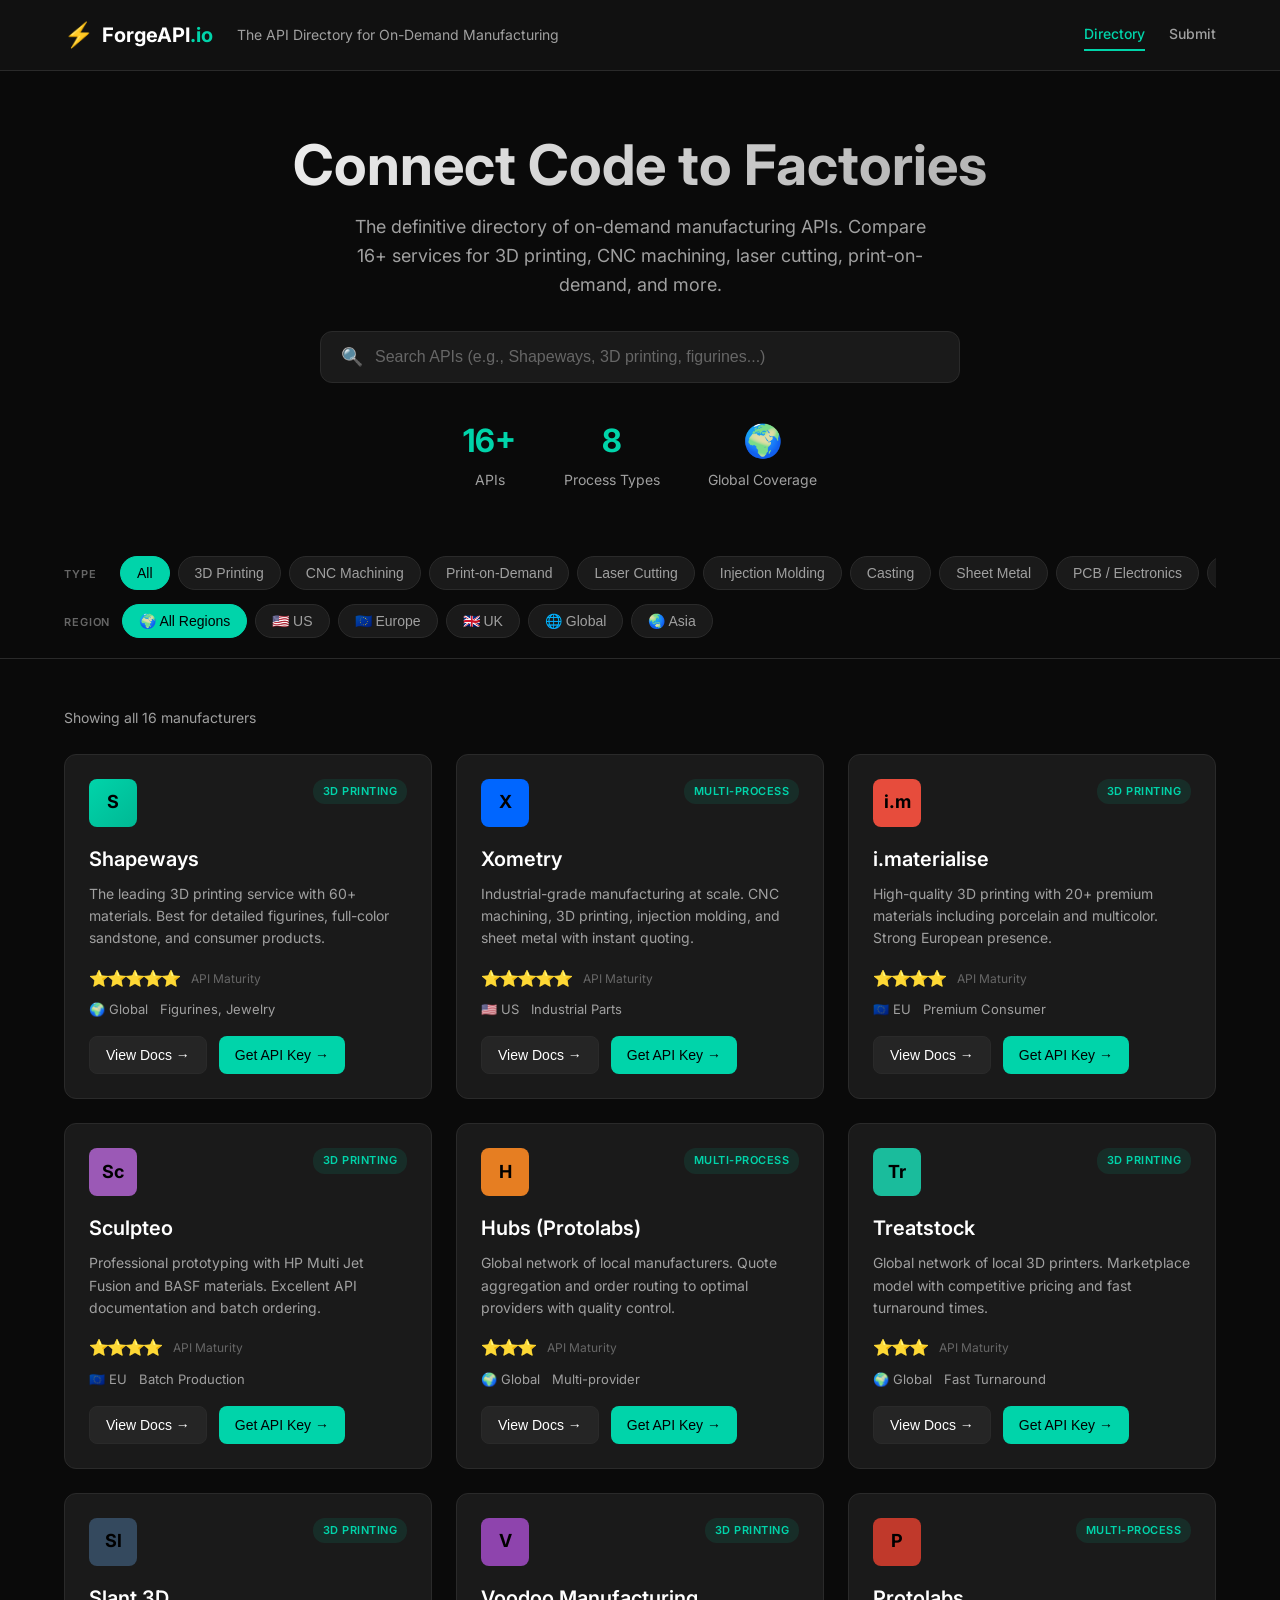
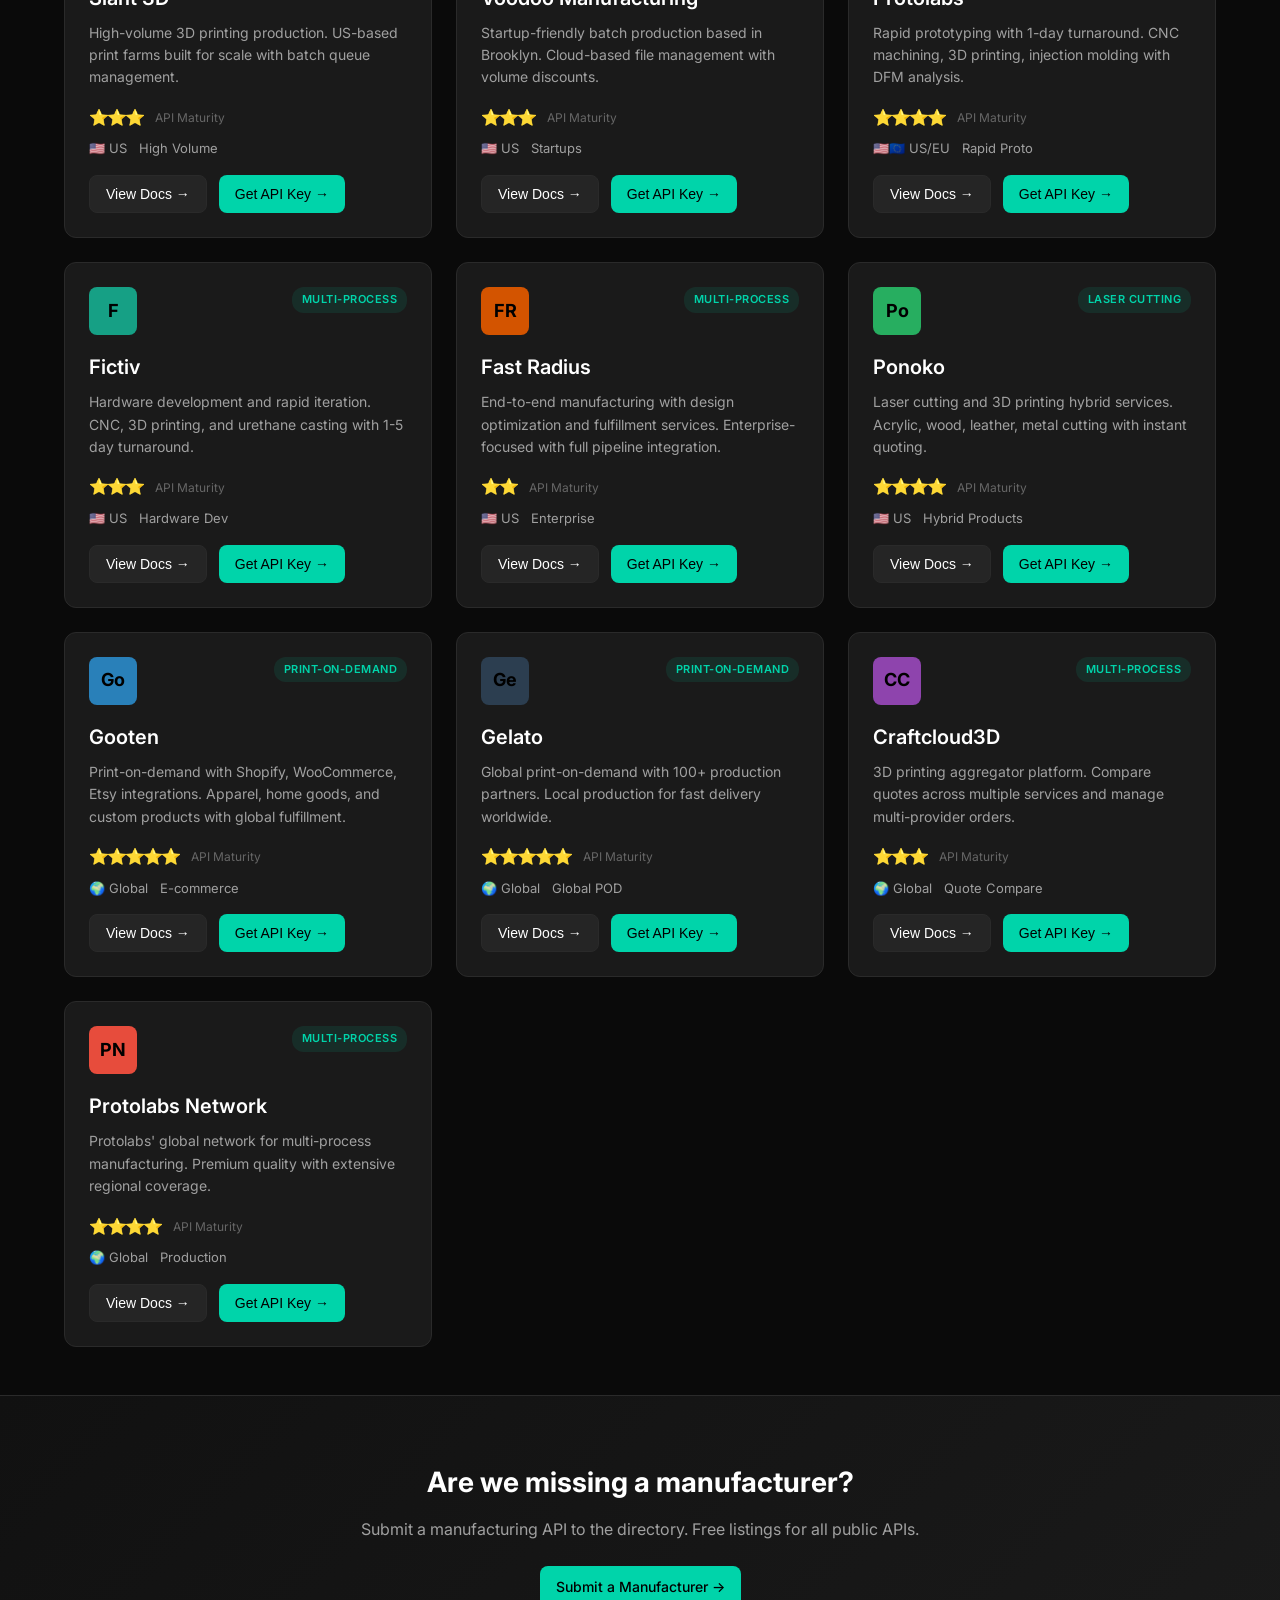
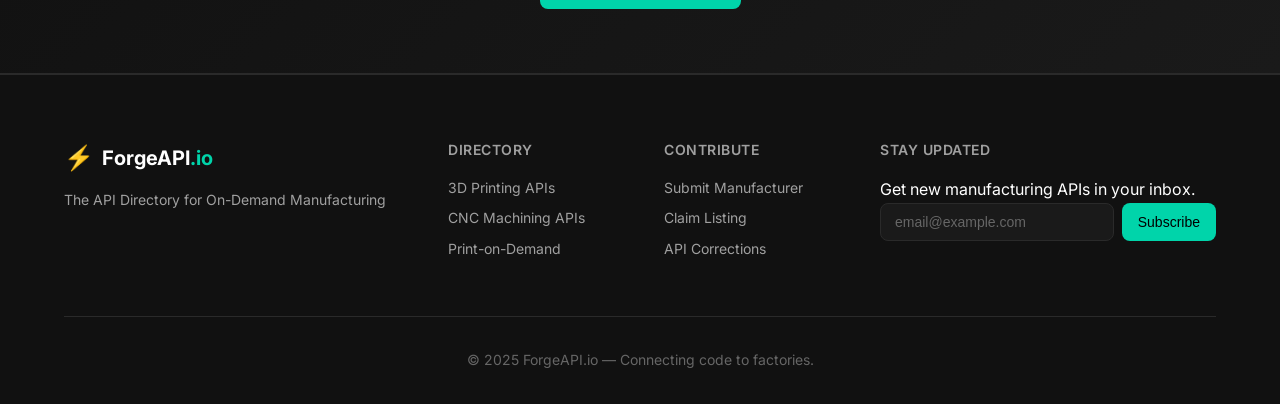
==== index.html @ 5641f490 "Fix broken API links: treatstock, protolabs, fictiv, fastradius, gooten, gelato" ====
<!DOCTYPE html>
<html lang="en">
<head>
  <!-- Google Analytics -->
<script async src="https://www.googletagmanager.com/gtag/js?id=G-FBDA3739FD"></script>
<script>
  window.dataLayer = window.dataLayer || [];
  function gtag(){dataLayer.push(arguments);}
  gtag('js', new Date());
  gtag('config', 'G-FBDA3739FD');
</script>
<!-- End Google Analytics -->

    <meta charset="UTF-8">
    <meta name="viewport" content="width=device-width, initial-scale=1.0">
    <title>Forge Directory — Manufacturing APIs & On-Demand Manufacturing Services</title>
    <meta name="description" content="Compare 16+ manufacturing APIs and on-demand services. Find the best 3D printing, CNC machining, laser cutting, injection molding, and print-on-demand APIs for your business.">
    <meta property="og:title" content="Forge Directory — Manufacturing APIs">
    <meta property="og:description" content="The definitive directory of manufacturing APIs. Compare 16+ services for 3D printing, CNC, laser cutting, and more.">
    <meta property="og:image" content="https://forgedirectory.org/og-image.png">
    <meta property="og:type" content="website">
    <meta property="og:url" content="https://forgedirectory.org">
    <meta name="twitter:card" content="summary_large_image">
    <meta name="twitter:title" content="Forge Directory — Manufacturing APIs">
    <meta name="twitter:description" content="Compare 16+ manufacturing APIs and on-demand services.">
    <meta name="canonical" content="https://forgedirectory.org">
    <meta name="robots" content="index, follow, max-image-preview:large, max-snippet:-1, max-video-preview:-1">
    <link rel="preconnect" href="https://fonts.googleapis.com">
    <link rel="preconnect" href="https://fonts.gstatic.com" crossorigin>
    <link href="https://fonts.googleapis.com/css2?family=Inter:wght@400;500;600;700&family=JetBrains+Mono:wght@400;500&display=swap" rel="stylesheet">
    <link rel="stylesheet" href="style.css">
    <!-- Plausible Analytics -->
    <script defer data-domain="forgedirectory.org" src="https://plausible.io/js/script.outbound-links.js"></script>
    
    <!-- JSON-LD Structured Data: ItemList -->
    <script type="application/ld+json">
    {
      "@context": "https://schema.org",
      "@type": "ItemList",
      "name": "Manufacturing API Directory",
      "description": "Directory of on-demand manufacturing APIs including 3D printing, CNC machining, laser cutting, and print-on-demand services.",
      "url": "https://forgedirectory.org",
      "itemListElement": [
        {"@type": "ListItem", "position": 1, "name": "Shapeways", "url": "https://developers.shapeways.com"},
        {"@type": "ListItem", "position": 2, "name": "Xometry", "url": "https://www.xometry.com/api"},
        {"@type": "ListItem", "position": 3, "name": "i.materialise", "url": "https://i.materialise.com/api"},
        {"@type": "ListItem", "position": 4, "name": "Sculpteo", "url": "https://www.sculpteo.com/en/api/"},
        {"@type": "ListItem", "position": 5, "name": "Hubs (Protolabs)", "url": "https://hubs.com/api"},
        {"@type": "ListItem", "position": 6, "name": "Gooten", "url": "https://www.gooten.com/"},
        {"@type": "ListItem", "position": 7, "name": "Gelato", "url": "https://www.gelato.com/"},
        {"@type": "ListItem", "position": 8, "name": "Protolabs", "url": "https://www.protolabs.com/services/"}
      ]
    }
    </script>
    
    <!-- JSON-LD Structured Data: WebSite -->
    <script type="application/ld+json">
    {
      "@context": "https://schema.org",
      "@type": "WebSite",
      "name": "Forge Directory",
      "url": "https://forgedirectory.org",
      "description": "The definitive directory of manufacturing APIs and on-demand manufacturing services.",
      "potentialAction": {
        "@type": "SearchAction",
        "target": {
          "@type": "EntryPoint",
          "urlTemplate": "https://forgedirectory.org/?search={search_term_string}"
        },
        "query-input": "required name=search_term_string"
      }
    }
    </script>
</head>
<body>
    <!-- Header -->
    <header class="header">
        <div class="container header-inner">
            <a href="index.html" class="logo">
                <span class="logo-icon">⚡</span>
                <span class="logo-text">ForgeAPI<span class="logo-dot">.io</span></span>
            </a>
            <p class="tagline">The API Directory for On-Demand Manufacturing</p>
            <nav class="nav">
                <a href="index.html" class="nav-link active">Directory</a>
                <a href="submit.html" class="nav-link">Submit</a>
            </nav>
        </div>
    </header>

    <!-- Hero Section -->
    <section class="hero">
        <div class="container">
            <h1 class="hero-title">Connect Code to Factories</h1>
            <p class="hero-subtitle">The definitive directory of on-demand manufacturing APIs. Compare 16+ services for 3D printing, CNC machining, laser cutting, print-on-demand, and more.</p>
            
            <div class="search-container">
                <div class="search-input-wrapper">
                    <span class="search-icon">🔍</span>
                    <input type="text" id="searchInput" class="search-input" placeholder="Search APIs (e.g., Shapeways, 3D printing, figurines...)">
                </div>
            </div>

            <div class="stats">
                <div class="stat">
                    <span class="stat-number">16+</span>
                    <span class="stat-label">APIs</span>
                </div>
                <div class="stat">
                    <span class="stat-number">8</span>
                    <span class="stat-label">Process Types</span>
                </div>
                <div class="stat">
                    <span class="stat-number">🌍</span>
                    <span class="stat-label">Global Coverage</span>
                </div>
            </div>
        </div>
    </section>

    <!-- Filter Bar -->
    <section class="filter-section">
        <div class="container">
            <div class="filter-group">
                <span class="filter-label">Type</span>
                <div class="filter-bar" id="filterBar">
                    <button class="filter-pill active" data-filter="all">All</button>
                    <button class="filter-pill" data-filter="3d-printing">3D Printing</button>
                    <button class="filter-pill" data-filter="cnc-machining">CNC Machining</button>
                    <button class="filter-pill" data-filter="print-on-demand">Print-on-Demand</button>
                    <button class="filter-pill" data-filter="laser-cutting">Laser Cutting</button>
                    <button class="filter-pill" data-filter="injection-molding">Injection Molding</button>
                    <button class="filter-pill" data-filter="casting">Casting</button>
                    <button class="filter-pill" data-filter="sheet-metal">Sheet Metal</button>
                    <button class="filter-pill" data-filter="pcb">PCB / Electronics</button>
                    <button class="filter-pill" data-filter="multi-process">Multi-Process</button>
                </div>
            </div>
            <div class="filter-group">
                <span class="filter-label">Region</span>
                <div class="filter-bar" id="regionBar">
                    <button class="filter-pill region-pill active" data-region="all">🌍 All Regions</button>
                    <button class="filter-pill region-pill" data-region="us">🇺🇸 US</button>
                    <button class="filter-pill region-pill" data-region="eu">🇪🇺 Europe</button>
                    <button class="filter-pill region-pill" data-region="uk">🇬🇧 UK</button>
                    <button class="filter-pill region-pill" data-region="global">🌐 Global</button>
                    <button class="filter-pill region-pill" data-region="asia">🌏 Asia</button>
                </div>
            </div>
        </div>
    </section>

    <!-- Directory Grid -->
    <section class="directory">
        <div class="container">
            <div class="results-count" id="resultsCount">Showing all 16 manufacturers</div>
            
            <div class="manufacturer-grid" id="manufacturerGrid">
                
                <!-- Shapeways -->
                <div class="manufacturer-card" data-categories="3d-printing multi-process" data-region="global" data-name="shapeways">
                    <div class="card-header">
                        <div class="card-logo">S</div>
                        <div class="card-badges">
                            <span class="badge badge-process">3D Printing</span>
                        </div>
                    </div>
                    <h3 class="card-title">Shapeways</h3>
                    <p class="card-description">The leading 3D printing service with 60+ materials. Best for detailed figurines, full-color sandstone, and consumer products.</p>
                    <div class="card-meta">
                        <div class="meta-row">
                            <span class="stars">⭐⭐⭐⭐⭐</span>
                            <span class="api-maturity">API Maturity</span>
                        </div>
                        <div class="meta-row">
                            <span class="region">🌍 Global</span>
                            <span class="use-case">Figurines, Jewelry</span>
                        </div>
                    </div>
                    <div class="card-actions">
                        <button class="btn btn-secondary" onclick="trackAndOpen('shapeways', 'view_docs', 'https://developers.shapeways.com')">View Docs →</button>
                        <button class="btn btn-primary" onclick="trackAndOpen('shapeways', 'get_api_key', 'https://www.shapeways.com/developers')">Get API Key →</button>
                    </div>
                </div>

                <!-- Xometry -->
                <div class="manufacturer-card" data-categories="multi-process cnc-machining 3d-printing" data-region="us" data-name="xometry">
                    <div class="card-header">
                        <div class="card-logo" style="background: #0066ff;">X</div>
                        <div class="card-badges">
                            <span class="badge badge-process">Multi-Process</span>
                        </div>
                    </div>
                    <h3 class="card-title">Xometry</h3>
                    <p class="card-description">Industrial-grade manufacturing at scale. CNC machining, 3D printing, injection molding, and sheet metal with instant quoting.</p>
                    <div class="card-meta">
                        <div class="meta-row">
                            <span class="stars">⭐⭐⭐⭐⭐</span>
                            <span class="api-maturity">API Maturity</span>
                        </div>
                        <div class="meta-row">
                            <span class="region">🇺🇸 US</span>
                            <span class="use-case">Industrial Parts</span>
                        </div>
                    </div>
                    <div class="card-actions">
                        <button class="btn btn-secondary" onclick="trackAndOpen('xometry', 'view_docs', 'https://www.xometry.com/api')">View Docs →</button>
                        <button class="btn btn-primary" onclick="trackAndOpen('xometry', 'get_api_key', 'https://www.xometry.com/api')">Get API Key →</button>
                    </div>
                </div>

                <!-- i.materialise -->
                <div class="manufacturer-card" data-categories="3d-printing" data-region="eu" data-name="imaterialise">
                    <div class="card-header">
                        <div class="card-logo" style="background: #e74c3c;">i.m</div>
                        <div class="card-badges">
                            <span class="badge badge-process">3D Printing</span>
                        </div>
                    </div>
                    <h3 class="card-title">i.materialise</h3>
                    <p class="card-description">High-quality 3D printing with 20+ premium materials including porcelain and multicolor. Strong European presence.</p>
                    <div class="card-meta">
                        <div class="meta-row">
                            <span class="stars">⭐⭐⭐⭐</span>
                            <span class="api-maturity">API Maturity</span>
                        </div>
                        <div class="meta-row">
                            <span class="region">🇪🇺 EU</span>
                            <span class="use-case">Premium Consumer</span>
                        </div>
                    </div>
                    <div class="card-actions">
                        <button class="btn btn-secondary" onclick="trackAndOpen('imaterialise', 'view_docs', 'https://i.materialise.com/api')">View Docs →</button>
                        <button class="btn btn-primary" onclick="trackAndOpen('imaterialise', 'get_api_key', 'https://i.materialise.com/api')">Get API Key →</button>
                    </div>
                </div>

                <!-- Sculpteo -->
                <div class="manufacturer-card" data-categories="3d-printing" data-region="eu" data-name="sculpteo">
                    <div class="card-header">
                        <div class="card-logo" style="background: #9b59b6;">Sc</div>
                        <div class="card-badges">
                            <span class="badge badge-process">3D Printing</span>
                        </div>
                    </div>
                    <h3 class="card-title">Sculpteo</h3>
                    <p class="card-description">Professional prototyping with HP Multi Jet Fusion and BASF materials. Excellent API documentation and batch ordering.</p>
                    <div class="card-meta">
                        <div class="meta-row">
                            <span class="stars">⭐⭐⭐⭐</span>
                            <span class="api-maturity">API Maturity</span>
                        </div>
                        <div class="meta-row">
                            <span class="region">🇪🇺 EU</span>
                            <span class="use-case">Batch Production</span>
                        </div>
                    </div>
                    <div class="card-actions">
                        <button class="btn btn-secondary" onclick="trackAndOpen('sculpteo', 'view_docs', 'https://www.sculpteo.com/en/api/')">View Docs →</button>
                        <button class="btn btn-primary" onclick="trackAndOpen('sculpteo', 'get_api_key', 'https://www.sculpteo.com/en/api/')">Get API Key →</button>
                    </div>
                </div>

                <!-- Hubs -->
                <div class="manufacturer-card" data-categories="multi-process 3d-printing cnc-machining injection-molding" data-region="global" data-name="hubs">
                    <div class="card-header">
                        <div class="card-logo" style="background: #e67e22;">H</div>
                        <div class="card-badges">
                            <span class="badge badge-process">Multi-Process</span>
                        </div>
                    </div>
                    <h3 class="card-title">Hubs (Protolabs)</h3>
                    <p class="card-description">Global network of local manufacturers. Quote aggregation and order routing to optimal providers with quality control.</p>
                    <div class="card-meta">
                        <div class="meta-row">
                            <span class="stars">⭐⭐⭐</span>
                            <span class="api-maturity">API Maturity</span>
                        </div>
                        <div class="meta-row">
                            <span class="region">🌍 Global</span>
                            <span class="use-case">Multi-provider</span>
                        </div>
                    </div>
                    <div class="card-actions">
                        <button class="btn btn-secondary" onclick="trackAndOpen('hubs', 'view_docs', 'https://hubs.com/api')">View Docs →</button>
                        <button class="btn btn-primary" onclick="trackAndOpen('hubs', 'get_api_key', 'https://hubs.com/api')">Get API Key →</button>
                    </div>
                </div>

                <!-- Treatstock -->
                <div class="manufacturer-card" data-categories="3d-printing" data-region="global" data-name="treatstock">
                    <div class="card-header">
                        <div class="card-logo" style="background: #1abc9c;">Tr</div>
                        <div class="card-badges">
                            <span class="badge badge-process">3D Printing</span>
                        </div>
                    </div>
                    <h3 class="card-title">Treatstock</h3>
                    <p class="card-description">Global network of local 3D printers. Marketplace model with competitive pricing and fast turnaround times.</p>
                    <div class="card-meta">
                        <div class="meta-row">
                            <span class="stars">⭐⭐⭐</span>
                            <span class="api-maturity">API Maturity</span>
                        </div>
                        <div class="meta-row">
                            <span class="region">🌍 Global</span>
                            <span class="use-case">Fast Turnaround</span>
                        </div>
                    </div>
                    <div class="card-actions">
                        <button class="btn btn-secondary" onclick="trackAndOpen('treatstock', 'view_docs', 'https://www.treatstock.com/')">View Docs →</button>
                        <button class="btn btn-primary" onclick="trackAndOpen('treatstock', 'get_api_key', 'https://www.treatstock.com/')">Get API Key →</button>
                    </div>
                </div>

                <!-- Slant 3D -->
                <div class="manufacturer-card" data-categories="3d-printing" data-name="slant3d">
                    <div class="card-header">
                        <div class="card-logo" style="background: #34495e;">Sl</div>
                        <div class="card-badges">
                            <span class="badge badge-process">3D Printing</span>
                        </div>
                    </div>
                    <h3 class="card-title">Slant 3D</h3>
                    <p class="card-description">High-volume 3D printing production. US-based print farms built for scale with batch queue management.</p>
                    <div class="card-meta">
                        <div class="meta-row">
                            <span class="stars">⭐⭐⭐</span>
                            <span class="api-maturity">API Maturity</span>
                        </div>
                        <div class="meta-row">
                            <span class="region">🇺🇸 US</span>
                            <span class="use-case">High Volume</span>
                        </div>
                    </div>
                    <div class="card-actions">
                        <button class="btn btn-secondary" onclick="trackAndOpen('slant3d', 'view_docs', 'https://slant3d.com')">View Docs →</button>
                        <button class="btn btn-primary" onclick="trackAndOpen('slant3d', 'get_api_key', 'https://slant3d.com')">Get API Key →</button>
                    </div>
                </div>

                <!-- Voodoo Manufacturing -->
                <div class="manufacturer-card" data-categories="3d-printing" data-region="us" data-name="voodoo">
                    <div class="card-header">
                        <div class="card-logo" style="background: #8e44ad;">V</div>
                        <div class="card-badges">
                            <span class="badge badge-process">3D Printing</span>
                        </div>
                    </div>
                    <h3 class="card-title">Voodoo Manufacturing</h3>
                    <p class="card-description">Startup-friendly batch production based in Brooklyn. Cloud-based file management with volume discounts.</p>
                    <div class="card-meta">
                        <div class="meta-row">
                            <span class="stars">⭐⭐⭐</span>
                            <span class="api-maturity">API Maturity</span>
                        </div>
                        <div class="meta-row">
                            <span class="region">🇺🇸 US</span>
                            <span class="use-case">Startups</span>
                        </div>
                    </div>
                    <div class="card-actions">
                        <button class="btn btn-secondary" onclick="trackAndOpen('voodoo', 'view_docs', 'https://voodoomfg.com')">View Docs →</button>
                        <button class="btn btn-primary" onclick="trackAndOpen('voodoo', 'get_api_key', 'https://voodoomfg.com')">Get API Key →</button>
                    </div>
                </div>

                <!-- Protolabs -->
                <div class="manufacturer-card" data-categories="multi-process cnc-machining 3d-printing injection-molding" data-region="us" data-name="protolabs">
                    <div class="card-header">
                        <div class="card-logo" style="background: #c0392b;">P</div>
                        <div class="card-badges">
                            <span class="badge badge-process">Multi-Process</span>
                        </div>
                    </div>
                    <h3 class="card-title">Protolabs</h3>
                    <p class="card-description">Rapid prototyping with 1-day turnaround. CNC machining, 3D printing, injection molding with DFM analysis.</p>
                    <div class="card-meta">
                        <div class="meta-row">
                            <span class="stars">⭐⭐⭐⭐</span>
                            <span class="api-maturity">API Maturity</span>
                        </div>
                        <div class="meta-row">
                            <span class="region">🇺🇸🇪🇺 US/EU</span>
                            <span class="use-case">Rapid Proto</span>
                        </div>
                    </div>
                    <div class="card-actions">
                        <button class="btn btn-secondary" onclick="trackAndOpen('protolabs', 'view_docs', 'https://www.protolabs.com/services/')">View Docs →</button>
                        <button class="btn btn-primary" onclick="trackAndOpen('protolabs', 'get_api_key', 'https://www.protolabs.com/services/')">Get API Key →</button>
                    </div>
                </div>

                <!-- Fictiv -->
                <div class="manufacturer-card" data-categories="multi-process cnc-machining 3d-printing casting" data-region="us" data-name="fictiv">
                    <div class="card-header">
                        <div class="card-logo" style="background: #16a085;">F</div>
                        <div class="card-badges">
                            <span class="badge badge-process">Multi-Process</span>
                        </div>
                    </div>
                    <h3 class="card-title">Fictiv</h3>
                    <p class="card-description">Hardware development and rapid iteration. CNC, 3D printing, and urethane casting with 1-5 day turnaround.</p>
                    <div class="card-meta">
                        <div class="meta-row">
                            <span class="stars">⭐⭐⭐</span>
                            <span class="api-maturity">API Maturity</span>
                        </div>
                        <div class="meta-row">
                            <span class="region">🇺🇸 US</span>
                            <span class="use-case">Hardware Dev</span>
                        </div>
                    </div>
                    <div class="card-actions">
                        <button class="btn btn-secondary" onclick="trackAndOpen('fictiv', 'view_docs', 'https://www.fictiv.com/')">View Docs →</button>
                        <button class="btn btn-primary" onclick="trackAndOpen('fictiv', 'get_api_key', 'https://www.fictiv.com/')">Get API Key →</button>
                    </div>
                </div>

                <!-- Fast Radius -->
                <div class="manufacturer-card" data-categories="multi-process 3d-printing" data-name="fastradius">
                    <div class="card-header">
                        <div class="card-logo" style="background: #d35400;">FR</div>
                        <div class="card-badges">
                            <span class="badge badge-process">Multi-Process</span>
                        </div>
                    </div>
                    <h3 class="card-title">Fast Radius</h3>
                    <p class="card-description">End-to-end manufacturing with design optimization and fulfillment services. Enterprise-focused with full pipeline integration.</p>
                    <div class="card-meta">
                        <div class="meta-row">
                            <span class="stars">⭐⭐</span>
                            <span class="api-maturity">API Maturity</span>
                        </div>
                        <div class="meta-row">
                            <span class="region">🇺🇸 US</span>
                            <span class="use-case">Enterprise</span>
                        </div>
                    </div>
                    <div class="card-actions">
                        <button class="btn btn-secondary" onclick="trackAndOpen('fastradius', 'view_docs', 'https://sybridge.com')">View Docs →</button>
                        <button class="btn btn-primary" onclick="trackAndOpen('fastradius', 'get_api_key', 'https://sybridge.com')">Get API Key →</button>
                    </div>
                </div>

                <!-- Ponoko -->
                <div class="manufacturer-card" data-categories="laser-cutting 3d-printing" data-region="us" data-name="ponoko">
                    <div class="card-header">
                        <div class="card-logo" style="background: #27ae60;">Po</div>
                        <div class="card-badges">
                            <span class="badge badge-process">Laser Cutting</span>
                        </div>
                    </div>
                    <h3 class="card-title">Ponoko</h3>
                    <p class="card-description">Laser cutting and 3D printing hybrid services. Acrylic, wood, leather, metal cutting with instant quoting.</p>
                    <div class="card-meta">
                        <div class="meta-row">
                            <span class="stars">⭐⭐⭐⭐</span>
                            <span class="api-maturity">API Maturity</span>
                        </div>
                        <div class="meta-row">
                            <span class="region">🇺🇸 US</span>
                            <span class="use-case">Hybrid Products</span>
                        </div>
                    </div>
                    <div class="card-actions">
                        <button class="btn btn-secondary" onclick="trackAndOpen('ponoko', 'view_docs', 'https://www.ponoko.com/api')">View Docs →</button>
                        <button class="btn btn-primary" onclick="trackAndOpen('ponoko', 'get_api_key', 'https://www.ponoko.com/api')">Get API Key →</button>
                    </div>
                </div>

                <!-- Gooten -->
                <div class="manufacturer-card" data-categories="print-on-demand" data-name="gooten">
                    <div class="card-header">
                        <div class="card-logo" style="background: #2980b9;">Go</div>
                        <div class="card-badges">
                            <span class="badge badge-process">Print-on-Demand</span>
                        </div>
                    </div>
                    <h3 class="card-title">Gooten</h3>
                    <p class="card-description">Print-on-demand with Shopify, WooCommerce, Etsy integrations. Apparel, home goods, and custom products with global fulfillment.</p>
                    <div class="card-meta">
                        <div class="meta-row">
                            <span class="stars">⭐⭐⭐⭐⭐</span>
                            <span class="api-maturity">API Maturity</span>
                        </div>
                        <div class="meta-row">
                            <span class="region">🌍 Global</span>
                            <span class="use-case">E-commerce</span>
                        </div>
                    </div>
                    <div class="card-actions">
                        <button class="btn btn-secondary" onclick="trackAndOpen('gooten', 'view_docs', 'https://www.gooten.com/')">View Docs →</button>
                        <button class="btn btn-primary" onclick="trackAndOpen('gooten', 'get_api_key', 'https://www.gooten.com/')">Get API Key →</button>
                    </div>
                </div>

                <!-- Gelato -->
                <div class="manufacturer-card" data-categories="print-on-demand" data-name="gelato">
                    <div class="card-header">
                        <div class="card-logo" style="background: #2c3e50;">Ge</div>
                        <div class="card-badges">
                            <span class="badge badge-process">Print-on-Demand</span>
                        </div>
                    </div>
                    <h3 class="card-title">Gelato</h3>
                    <p class="card-description">Global print-on-demand with 100+ production partners. Local production for fast delivery worldwide.</p>
                    <div class="card-meta">
                        <div class="meta-row">
                            <span class="stars">⭐⭐⭐⭐⭐</span>
                            <span class="api-maturity">API Maturity</span>
                        </div>
                        <div class="meta-row">
                            <span class="region">🌍 Global</span>
                            <span class="use-case">Global POD</span>
                        </div>
                    </div>
                    <div class="card-actions">
                        <button class="btn btn-secondary" onclick="trackAndOpen('gelato', 'view_docs', 'https://www.gelato.com/')">View Docs →</button>
                        <button class="btn btn-primary" onclick="trackAndOpen('gelato', 'get_api_key', 'https://www.gelato.com/')">Get API Key →</button>
                    </div>
                </div>

                <!-- Craftcloud3D -->
                <div class="manufacturer-card" data-categories="multi-process 3d-printing" data-region="global" data-name="craftcloud">
                    <div class="card-header">
                        <div class="card-logo" style="background: #8e44ad;">CC</div>
                        <div class="card-badges">
                            <span class="badge badge-process">Multi-Process</span>
                        </div>
                    </div>
                    <h3 class="card-title">Craftcloud3D</h3>
                    <p class="card-description">3D printing aggregator platform. Compare quotes across multiple services and manage multi-provider orders.</p>
                    <div class="card-meta">
                        <div class="meta-row">
                            <span class="stars">⭐⭐⭐</span>
                            <span class="api-maturity">API Maturity</span>
                        </div>
                        <div class="meta-row">
                            <span class="region">🌍 Global</span>
                            <span class="use-case">Quote Compare</span>
                        </div>
                    </div>
                    <div class="card-actions">
                        <button class="btn btn-secondary" onclick="trackAndOpen('craftcloud', 'view_docs', 'https://craftcloud3d.com')">View Docs →</button>
                        <button class="btn btn-primary" onclick="trackAndOpen('craftcloud', 'get_api_key', 'https://craftcloud3d.com')">Get API Key →</button>
                    </div>
                </div>

                <!-- Protolabs Network -->
                <div class="manufacturer-card" data-categories="multi-process cnc-machining 3d-printing injection-molding" data-name="protolabs-network">
                    <div class="card-header">
                        <div class="card-logo" style="background: #e74c3c;">PN</div>
                        <div class="card-badges">
                            <span class="badge badge-process">Multi-Process</span>
                        </div>
                    </div>
                    <h3 class="card-title">Protolabs Network</h3>
                    <p class="card-description">Protolabs' global network for multi-process manufacturing. Premium quality with extensive regional coverage.</p>
                    <div class="card-meta">
                        <div class="meta-row">
                            <span class="stars">⭐⭐⭐⭐</span>
                            <span class="api-maturity">API Maturity</span>
                        </div>
                        <div class="meta-row">
                            <span class="region">🌍 Global</span>
                            <span class="use-case">Production</span>
                        </div>
                    </div>
                    <div class="card-actions">
                        <button class="btn btn-secondary" onclick="trackAndOpen('protolabs-network', 'view_docs', 'https://www.protolabs.com/network')">View Docs →</button>
                        <button class="btn btn-primary" onclick="trackAndOpen('protolabs-network', 'get_api_key', 'https://www.protolabs.com/network')">Get API Key →</button>
                    </div>
                </div>

            </div>

            <!-- Empty State -->
            <div class="empty-state" id="emptyState" style="display: none;">
                <div class="empty-icon">🔍</div>
                <h3>No manufacturers found</h3>
                <p>Try adjusting your search or filters to find what you're looking for.</p>
                <button class="btn btn-primary" onclick="resetFilters()">Clear Filters</button>
            </div>
        </div>
    </section>


    <!-- Submit CTA Banner -->
    <section class="submit-banner">
        <div class="container">
            <div class="banner-content">
                <h2>Are we missing a manufacturer?</h2>
                <p>Submit a manufacturing API to the directory. Free listings for all public APIs.</p>
                <a href="submit.html" class="btn btn-accent">Submit a Manufacturer →</a>
            </div>
        </div>
    </section>

    <!-- Footer -->
    <footer class="footer">
        <div class="container">
            <div class="footer-grid">
                <div class="footer-brand">
                    <a href="index.html" class="logo">
                        <span class="logo-icon">⚡</span>
                        <span class="logo-text">ForgeAPI<span class="logo-dot">.io</span></span>
                    </a>
                    <p class="footer-tagline">The API Directory for On-Demand Manufacturing</p>
                </div>
                <div class="footer-links">
                    <h4>Directory</h4>
                    <a href="#" onclick="filterBy('3d-printing')">3D Printing APIs</a>
                    <a href="#" onclick="filterBy('cnc-machining')">CNC Machining APIs</a>
                    <a href="#" onclick="filterBy('print-on-demand')">Print-on-Demand</a>
                </div>
                <div class="footer-links">
                    <h4>Contribute</h4>
                    <a href="submit.html">Submit Manufacturer</a>
                    <a href="#">Claim Listing</a>
                    <a href="#">API Corrections</a>
                </div>
                <div class="footer-newsletter">
                    <h4>Stay Updated</h4>
                    <p>Get new manufacturing APIs in your inbox.</p>
                    <form class="newsletter-form" id="newsletterForm">
                        <input type="email" placeholder="email@example.com" required>
                        <button type="submit" class="btn btn-primary">Subscribe</button>
                    </form>
                </div>
            </div>
            <div class="footer-bottom">
                <p>&copy; 2025 ForgeAPI.io — Connecting code to factories.</p>
            </div>
        </div>
    </footer>

    <!-- Toast -->
    <div class="toast" id="toast">
        <span class="toast-message">Message</span>
    </div>

    <script src="script.js"></script>
  <script defer src="/_vercel/insights/script.js"></script>
</body>
</html>
---- style.css ----
/* ========================================
   ForgeAPI.io - Main Stylesheet
   Dark theme, developer aesthetic
   ======================================== */

:root {
    --bg-primary: #0a0a0a;
    --bg-secondary: #111111;
    --bg-card: #1a1a1a;
    --bg-card-hover: #222222;
    --bg-elevated: #252525;
    --text-primary: #ffffff;
    --text-secondary: #a0a0a0;
    --text-muted: #666666;
    --accent: #00d4aa;
    --accent-hover: #00b894;
    --accent-muted: rgba(0, 212, 170, 0.1);
    --border: #2a2a2a;
    --border-hover: #3a3a3a;
    --success: #2ecc71;
    --warning: #f39c12;
    --error: #e74c3c;
    --popular: #ff6b35;
    --font-body: 'Inter', -apple-system, BlinkMacSystemFont, sans-serif;
    --font-mono: 'JetBrains Mono', 'Fira Code', monospace;
    --radius-sm: 6px;
    --radius-md: 8px;
    --radius-lg: 12px;
    --shadow-sm: 0 2px 4px rgba(0, 0, 0, 0.3);
    --shadow-md: 0 4px 12px rgba(0, 0, 0, 0.4);
    --shadow-lg: 0 8px 24px rgba(0, 0, 0, 0.5);
    --transition-fast: 150ms ease;
    --transition-normal: 250ms ease;
}

*, *::before, *::after { box-sizing: border-box; margin: 0; padding: 0; }
html { scroll-behavior: smooth; }
body {
    font-family: var(--font-body);
    font-size: 16px;
    line-height: 1.6;
    color: var(--text-primary);
    background-color: var(--bg-primary);
    min-height: 100vh;
}
a { color: var(--accent); text-decoration: none; transition: color var(--transition-fast); }
a:hover { color: var(--accent-hover); }
.container { max-width: 1200px; margin: 0 auto; padding: 0 24px; }

/* Header */
.header {
    background: var(--bg-secondary);
    border-bottom: 1px solid var(--border);
    padding: 16px 0;
    position: sticky;
    top: 0;
    z-index: 100;
}
.header-inner { display: flex; align-items: center; gap: 24px; }
.logo {
    display: flex;
    align-items: center;
    gap: 8px;
    font-size: 20px;
    font-weight: 700;
    color: var(--text-primary);
    white-space: nowrap;
}
.logo-icon { font-size: 24px; }
.logo-dot { color: var(--accent); }
.tagline { color: var(--text-secondary); font-size: 14px; flex: 1; display: none; }
@media (min-width: 768px) { .tagline { display: block; } }
.nav { display: flex; gap: 24px; }
.nav-link { color: var(--text-secondary); font-size: 14px; font-weight: 500; padding: 4px 0; border-bottom: 2px solid transparent; transition: all var(--transition-fast); }
.nav-link:hover { color: var(--text-primary); }
.nav-link.active { color: var(--accent); border-bottom-color: var(--accent); }

/* Hero */
.hero { padding: 64px 0 48px; text-align: center; }
.hero-title {
    font-size: clamp(32px, 6vw, 56px);
    font-weight: 700;
    line-height: 1.1;
    margin-bottom: 16px;
    background: linear-gradient(135deg, #fff 0%, #a0a0a0 100%);
    -webkit-background-clip: text;
    -webkit-text-fill-color: transparent;
    background-clip: text;
}
.hero-subtitle { font-size: 18px; color: var(--text-secondary); max-width: 600px; margin: 0 auto 32px; }

/* Search */
.search-container { max-width: 640px; margin: 0 auto 32px; }
.search-input-wrapper {
    position: relative;
    display: flex;
    align-items: center;
    background: var(--bg-card);
    border: 1px solid var(--border);
    border-radius: var(--radius-lg);
    padding: 4px;
    transition: border-color var(--transition-fast), box-shadow var(--transition-fast);
}
.search-input-wrapper:focus-within { border-color: var(--accent); box-shadow: 0 0 0 3px var(--accent-muted); }
.search-icon { padding: 0 12px 0 16px; font-size: 18px; color: var(--text-muted); }
.search-input { flex: 1; background: transparent; border: none; padding: 12px 12px 12px 0; font-size: 16px; color: var(--text-primary); outline: none; }
.search-input::placeholder { color: var(--text-muted); }

/* Stats */
.stats { display: flex; justify-content: center; gap: 48px; flex-wrap: wrap; }
.stat { text-align: center; }
.stat-number { display: block; font-size: 32px; font-weight: 700; color: var(--accent); }
.stat-label { font-size: 14px; color: var(--text-secondary); }

/* Filter */
.filter-section { padding: 16px 0; position: sticky; top: 73px; background: var(--bg-primary); z-index: 90; border-bottom: 1px solid var(--border); }
.filter-group { display: flex; align-items: center; gap: 12px; margin-bottom: 10px; }
.filter-group:last-child { margin-bottom: 0; }
.filter-label { font-size: 11px; font-weight: 600; text-transform: uppercase; letter-spacing: 0.08em; color: var(--text-muted); white-space: nowrap; min-width: 44px; }
.filter-bar { display: flex; gap: 8px; overflow-x: auto; padding-bottom: 4px; scrollbar-width: none; -ms-overflow-style: none; flex: 1; }
.filter-bar::-webkit-scrollbar { display: none; }
.filter-pill {
    flex-shrink: 0;
    padding: 8px 16px;
    background: var(--bg-card);
    border: 1px solid var(--border);
    border-radius: 20px;
    color: var(--text-secondary);
    font-size: 14px;
    font-weight: 500;
    cursor: pointer;
    transition: all var(--transition-fast);
    white-space: nowrap;
}
.filter-pill:hover { background: var(--bg-card-hover); border-color: var(--border-hover); color: var(--text-primary); }
.filter-pill.active { background: var(--accent); border-color: var(--accent); color: #000; }

/* Directory */
.directory { padding: 48px 0; }
.results-count { font-size: 14px; color: var(--text-secondary); margin-bottom: 24px; }
.manufacturer-grid { display: grid; grid-template-columns: repeat(auto-fill, minmax(320px, 1fr)); gap: 24px; }

/* Cards */
.manufacturer-card { background: var(--bg-card); border: 1px solid var(--border); border-radius: var(--radius-lg); padding: 24px; transition: all var(--transition-normal); position: relative; }
.manufacturer-card:hover { background: var(--bg-card-hover); border-color: var(--border-hover); transform: translateY(-2px); box-shadow: var(--shadow-md); }
.manufacturer-card.hidden { display: none; }
.manufacturer-card.popular { border-color: var(--popular); }

/* Popular Badge */
.popular-badge {
    position: absolute;
    top: -1px;
    right: 20px;
    background: var(--popular);
    color: #000;
    padding: 6px 12px;
    border-radius: 0 0 var(--radius-sm) var(--radius-sm);
    font-size: 11px;
    font-weight: 700;
    text-transform: uppercase;
    letter-spacing: 0.5px;
    display: flex;
    align-items: center;
    gap: 4px;
}

.card-header { display: flex; justify-content: space-between; align-items: flex-start; margin-bottom: 16px; }
.card-logo {
    width: 48px;
    height: 48px;
    background: linear-gradient(135deg, var(--accent) 0%, var(--accent-hover) 100%);
    border-radius: var(--radius-md);
    display: flex;
    align-items: center;
    justify-content: center;
    font-weight: 700;
    font-size: 18px;
    color: #000;
}
.card-badges { display: flex; gap: 8px; flex-wrap: wrap; justify-content: flex-end; }
.badge { padding: 4px 10px; border-radius: 12px; font-size: 11px; font-weight: 600; text-transform: uppercase; letter-spacing: 0.5px; }
.badge-process { background: var(--accent-muted); color: var(--accent); }
.card-title { font-size: 20px; font-weight: 600; margin-bottom: 8px; }
.card-description { font-size: 14px; color: var(--text-secondary); line-height: 1.6; margin-bottom: 16px; }
.card-meta { margin-bottom: 16px; }
.meta-row { display: flex; align-items: center; gap: 12px; margin-bottom: 8px; }
.meta-row:last-child { margin-bottom: 0; }
.stars { letter-spacing: -2px; }
.api-maturity { font-size: 12px; color: var(--text-muted); }
.region, .use-case { font-size: 13px; color: var(--text-secondary); }
.card-actions { display: flex; gap: 12px; }

/* Empty State */
.empty-state { text-align: center; padding: 64px 24px; }
.empty-icon { font-size: 48px; margin-bottom: 16px; }
.empty-state h3 { font-size: 20px; margin-bottom: 8px; }
.empty-state p { color: var(--text-secondary); margin-bottom: 24px; }

/* Build Opportunity Section */
.build-opportunity { padding: 48px 0; background: var(--bg-secondary); border-top: 1px solid var(--border); border-bottom: 1px solid var(--border); }
.build-content { max-width: 800px; margin: 0 auto; text-align: center; }
.build-opportunity h2 { font-size: 24px; font-weight: 600; margin-bottom: 16px; }
.build-opportunity p { color: var(--text-secondary); font-size: 16px; line-height: 1.7; margin-bottom: 12px; }
.build-examples { display: flex; flex-wrap: wrap; justify-content: center; gap: 12px; margin-top: 24px; }
.build-example { background: var(--bg-card); border: 1px solid var(--border); border-radius: var(--radius-md); padding: 12px 20px; font-size: 14px; color: var(--text-secondary); }
.build-example strong { color: var(--text-primary); }

/* Buttons */
.btn { display: inline-flex; align-items: center; justify-content: center; padding: 10px 16px; border-radius: var(--radius-md); font-size: 14px; font-weight: 500; cursor: pointer; transition: all var(--transition-fast); border: none; gap: 6px; }
.btn-primary { background: var(--accent); color: #000; }
.btn-primary:hover { background: var(--accent-hover); color: #000; }
.btn-secondary { background: var(--bg-elevated); color: var(--text-primary); border: 1px solid var(--border); }
.btn-secondary:hover { background: var(--border-hover); border-color: var(--border-hover); color: var(--text-primary); }
.btn-accent { background: var(--accent); color: #000; }
.btn-accent:hover { background: var(--accent-hover); color: #000; }
.btn-large { padding: 14px 24px; font-size: 16px; }
.btn-full { width: 100%; }

/* Submit Banner */
.submit-banner { padding: 64px 0; background: linear-gradient(135deg, var(--bg-secondary) 0%, var(--bg-card) 100%); border-top: 1px solid var(--border); border-bottom: 1px solid var(--border); }
.banner-content { text-align: center; max-width: 600px; margin: 0 auto; }
.banner-content h2 { font-size: 28px; margin-bottom: 12px; }
.banner-content p { color: var(--text-secondary); margin-bottom: 24px; }

/* Footer */
.footer { background: var(--bg-secondary); padding: 64px 0 32px; border-top: 1px solid var(--border); }
.footer-grid { display: grid; grid-template-columns: 1fr; gap: 48px; margin-bottom: 48px; }
@media (min-width: 768px) { .footer-grid { grid-template-columns: 2fr 1fr 1fr 2fr; } }
.footer-brand .logo { margin-bottom: 12px; }
.footer-tagline { color: var(--text-secondary); font-size: 14px; }
.footer-links h4, .footer-newsletter h4 { font-size: 14px; font-weight: 600; text-transform: uppercase; letter-spacing: 0.5px; margin-bottom: 16px; color: var(--text-secondary); }
.footer-links a { display: block; color: var(--text-secondary); font-size: 14px; margin-bottom: 8px; }
.footer-links a:hover { color: var(--text-primary); }
.newsletter-form { display: flex; gap: 8px; }
.newsletter-form input { flex: 1; background: var(--bg-card); border: 1px solid var(--border); border-radius: var(--radius-md); padding: 10px 14px; font-size: 14px; color: var(--text-primary); outline: none; }
.newsletter-form input:focus { border-color: var(--accent); }
.newsletter-form input::placeholder { color: var(--text-muted); }
.footer-bottom { text-align: center; padding-top: 32px; border-top: 1px solid var(--border); color: var(--text-muted); font-size: 14px; }

/* Breadcrumb */
.breadcrumb { background: var(--bg-secondary); padding: 16px 0; font-size: 14px; color: var(--text-secondary); }
.breadcrumb a { color: var(--text-secondary); }
.breadcrumb a:hover { color: var(--accent); }
.breadcrumb-separator { margin: 0 8px; color: var(--text-muted); }
.breadcrumb-current { color: var(--text-primary); }

/* Manufacturer Hero */
.manufacturer-hero { padding: 48px 0; background: var(--bg-secondary); border-bottom: 1px solid var(--border); }
.manufacturer-header { display: flex; align-items: center; gap: 24px; margin-bottom: 16px; flex-wrap: wrap; }
.manufacturer-logo-large { width: 80px; height: 80px; border-radius: var(--radius-lg); display: flex; align-items: center; justify-content: center; font-size: 32px; font-weight: 700; color: #000; flex-shrink: 0; }
.manufacturer-title h1 { font-size: 36px; font-weight: 700; margin-bottom: 8px; }
.manufacturer-badges { display: flex; gap: 8px; flex-wrap: wrap; }
.manufacturer-rating { margin-left: auto; text-align: right; }
.stars-large { font-size: 24px; letter-spacing: -2px; display: block; }
.rating-text { font-size: 14px; color: var(--text-secondary); }
.manufacturer-tagline { font-size: 18px; color: var(--text-secondary); max-width: 700px; margin-bottom: 24px; }
.manufacturer-quick-links { display: flex; gap: 12px; flex-wrap: wrap; }

/* Manufacturer Content */
.manufacturer-grid-layout { display: grid; grid-template-columns: 1fr; gap: 48px; padding: 48px 0; }
@media (min-width: 1024px) { .manufacturer-grid-layout { grid-template-columns: 2fr 1fr; } }
.manufacturer-section { margin-bottom: 48px; }
.manufacturer-section:last-child { margin-bottom: 0; }
.manufacturer-section h2 { font-size: 24px; font-weight: 600; margin-bottom: 24px; padding-bottom: 12px; border-bottom: 1px solid var(--border); }
.manufacturer-section p { color: var(--text-secondary); margin-bottom: 16px; line-height: 1.7; }

/* Lists */
.capabilities-list { list-style: none; }
.capabilities-list li { display: flex; align-items: flex-start; gap: 12px; padding: 12px 0; border-bottom: 1px solid var(--border); }
.capabilities-list li:last-child { border-bottom: none; }
.capability-icon { color: var(--accent); font-weight: 700; }

/* Materials */
.materials-grid { display: grid; grid-template-columns: repeat(auto-fit, minmax(200px, 1fr)); gap: 24px; }
.material-category h4 { font-size: 14px; font-weight: 600; text-transform: uppercase; letter-spacing: 0.5px; color: var(--text-secondary); margin-bottom: 12px; }
.material-category ul { list-style: none; }
.material-category li { padding: 6px 0; color: var(--text-secondary); font-size: 14px; }

/* Code Block */
.code-block { background: var(--bg-secondary); border: 1px solid var(--border); border-radius: var(--radius-lg); overflow: hidden; }
.code-header { display: flex; justify-content: space-between; align-items: center; padding: 12px 16px; background: var(--bg-elevated); border-bottom: 1px solid var(--border); }
.code-lang { font-size: 12px; font-weight: 600; color: var(--text-secondary); text-transform: uppercase; }
.code-copy { background: transparent; border: 1px solid var(--border); padding: 4px 12px; border-radius: var(--radius-sm); font-size: 12px; color: var(--text-secondary); cursor: pointer; transition: all var(--transition-fast); }
.code-copy:hover { background: var(--accent-muted); border-color: var(--accent); color: var(--accent); }
.code-block pre { padding: 16px; overflow-x: auto; }
.code-block code { font-family: var(--font-mono); font-size: 13px; line-height: 1.6; color: var(--text-primary); }

/* Use Cases */
.use-cases { display: grid; gap: 16px; }
.use-case-item { display: flex; gap: 16px; padding: 16px; background: var(--bg-card); border: 1px solid var(--border); border-radius: var(--radius-md); }
.use-case-icon { font-size: 24px; }
.use-case-item h4 { font-size: 16px; font-weight: 600; margin-bottom: 4px; }
.use-case-item p { color: var(--text-secondary); font-size: 14px; margin: 0; }

/* Sidebar */
.manufacturer-sidebar { display: flex; flex-direction: column; gap: 24px; }
.sidebar-card { background: var(--bg-card); border: 1px solid var(--border); border-radius: var(--radius-lg); padding: 24px; }
.sidebar-card h3 { font-size: 16px; font-weight: 600; margin-bottom: 16px; padding-bottom: 12px; border-bottom: 1px solid var(--border); }
.status-item { display: flex; align-items: center; gap: 10px; padding: 8px 0; font-size: 14px; }
.status-indicator { width: 8px; height: 8px; border-radius: 50%; }
.status-public { background: var(--success); box-shadow: 0 0 8px var(--success); }
.status-icon { font-size: 14px; }
.stat-item { display: flex; justify-content: space-between; padding: 8px 0; border-bottom: 1px solid var(--border); font-size: 14px; }
.stat-item:last-child { border-bottom: none; }
.stat-label { color: var(--text-secondary); }
.stat-value { font-weight: 500; }
.pricing-description { color: var(--text-secondary); font-size: 14px; margin-bottom: 16px; }
.pricing-note { display: flex; gap: 8px; font-size: 13px; color: var(--text-secondary); padding: 12px; background: var(--bg-secondary); border-radius: var(--radius-md); }
.doc-links { list-style: none; }
.doc-links li { padding: 8px 0; border-bottom: 1px solid var(--border); }
.doc-links li:last-child { border-bottom: none; }
.doc-links a { font-size: 14px; display: flex; justify-content: space-between; }

/* Similar APIs */
.similar-apis { padding: 48px 0; background: var(--bg-secondary); border-top: 1px solid var(--border); }
.similar-apis h2 { font-size: 24px; font-weight: 600; margin-bottom: 24px; }
.similar-grid { display: grid; grid-template-columns: repeat(auto-fit, minmax(280px, 1fr)); gap: 24px; }
.similar-card { background: var(--bg-card); border: 1px solid var(--border); border-radius: var(--radius-lg); padding: 24px; transition: all var(--transition-normal); }
.similar-card:hover { border-color: var(--accent); transform: translateY(-2px); }
.similar-logo { width: 48px; height: 48px; border-radius: var(--radius-md); display: flex; align-items: center; justify-content: center; font-weight: 700; color: #000; margin-bottom: 16px; }
.similar-card h4 { font-size: 18px; font-weight: 600; margin-bottom: 8px; color: var(--text-primary); }
.similar-card p { font-size: 14px; color: var(--text-secondary); margin-bottom: 16px; }
.similar-meta { display: flex; justify-content: space-between; font-size: 14px; }
.similar-region { color: var(--text-secondary); }
.back-section { padding: 32px 0; }
.back-link { color: var(--text-secondary); font-size: 14px; }
.back-link:hover { color: var(--accent); }

/* Submit Page */
.submit-hero { padding: 48px 0; text-align: center; background: var(--bg-secondary); border-bottom: 1px solid var(--border); }
.submit-hero h1 { font-size: 36px; font-weight: 700; margin-bottom: 12px; }
.submit-hero p { color: var(--text-secondary); font-size: 18px; }
.submit-section { padding: 48px 0; }
.submit-grid { display: grid; grid-template-columns: 1fr; gap: 48px; }
@media (min-width: 1024px) { .submit-grid { grid-template-columns: 1.5fr 1fr; } }
.submit-form { background: var(--bg-card); border: 1px solid var(--border); border-radius: var(--radius-lg); padding: 32px; }
.form-group { margin-bottom: 24px; }
.form-group label { display: block; font-size: 14px; font-weight: 500; margin-bottom: 8px; }
.form-group input, .form-group select, .form-group textarea { width: 100%; background: var(--bg-secondary); border: 1px solid var(--border); border-radius: var(--radius-md); padding: 12px 16px; font-size: 16px; color: var(--text-primary); outline: none; transition: border-color var(--transition-fast); }
.form-group input:focus, .form-group select:focus, .form-group textarea:focus { border-color: var(--accent); }
.form-group input::placeholder, .form-group textarea::placeholder { color: var(--text-muted); }
.form-hint { display: block; font-size: 13px; color: var(--text-muted); margin-top: 6px; }
.checkbox-group { display: grid; grid-template-columns: repeat(auto-fit, minmax(200px, 1fr)); gap: 12px; }
.checkbox-label { display: flex; align-items: center; gap: 10px; cursor: pointer; padding: 8px; border-radius: var(--radius-md); transition: background var(--transition-fast); }
.checkbox-label:hover { background: var(--bg-secondary); }
.checkbox-label input[type="checkbox"] { width: 18px; height: 18px; accent-color: var(--accent); }
.checkbox-text { font-size: 14px; color: var(--text-secondary); }
.form-checkboxes { display: flex; flex-direction: column; gap: 12px; }
.checkbox-label-inline { padding: 0; }
.checkbox-label-inline:hover { background: transparent; }

/* Success State */
.success-state { text-align: center; padding: 64px 32px; background: var(--bg-card); border: 1px solid var(--border); border-radius: var(--radius-lg); }
.success-icon { width: 80px; height: 80px; background: var(--success); border-radius: 50%; display: flex; align-items: center; justify-content: center; font-size: 40px; color: #000; margin: 0 auto 24px; }
.success-state h2 { font-size: 28px; margin-bottom: 12px; }
.success-state p { color: var(--text-secondary); margin-bottom: 24px; }
.success-actions { display: flex; justify-content: center; gap: 12px; flex-wrap: wrap; }

/* Submit Sidebar */
.submit-sidebar { display: flex; flex-direction: column; gap: 24px; }
.sidebar-card-featured { border-color: var(--accent); background: linear-gradient(135deg, var(--bg-card) 0%, rgba(0, 212, 170, 0.05) 100%); }
.featured-badge { display: inline-block; background: var(--accent); color: #000; padding: 4px 12px; border-radius: 12px; font-size: 11px; font-weight: 700; margin-bottom: 12px; }
.feature-list { list-style: none; margin-bottom: 24px; }
.feature-list li { padding: 8px 0; font-size: 14px; color: var(--text-secondary); border-bottom: 1px solid var(--border); }
.feature-list li:last-child { border-bottom: none; }
.process-list { list-style: none; }
.process-list li { padding: 12px 0; border-bottom: 1px solid var(--border); font-size: 14px; color: var(--text-secondary); }
.process-list li:last-child { border-bottom: none; }
.process-list strong { color: var(--text-primary); display: block; margin-bottom: 4px; }
.sidebar-card-help { font-size: 14px; }
.sidebar-card-help a { color: var(--accent); }

/* Toast */
.toast { position: fixed; bottom: 24px; right: 24px; background: var(--bg-card); border: 1px solid var(--border); border-radius: var(--radius-md); padding: 16px 24px; box-shadow: var(--shadow-lg); transform: translateY(100px); opacity: 0; transition: all var(--transition-normal); z-index: 1000; }
.toast.show { transform: translateY(0); opacity: 1; }
.toast-message { font-size: 14px; color: var(--text-primary); }

/* Responsive */
@media (max-width: 767px) {
    .header-inner { flex-wrap: wrap; }
    .hero { padding: 48px 0 32px; }
    .stats { gap: 24px; }
    .manufacturer-grid { grid-template-columns: 1fr; }
    .card-actions { flex-direction: column; }
    .manufacturer-header { flex-direction: column; align-items: flex-start; }
    .manufacturer-rating { margin-left: 0; text-align: left; }
    .manufacturer-quick-links { flex-direction: column; }
    .submit-form { padding: 24px; }
}
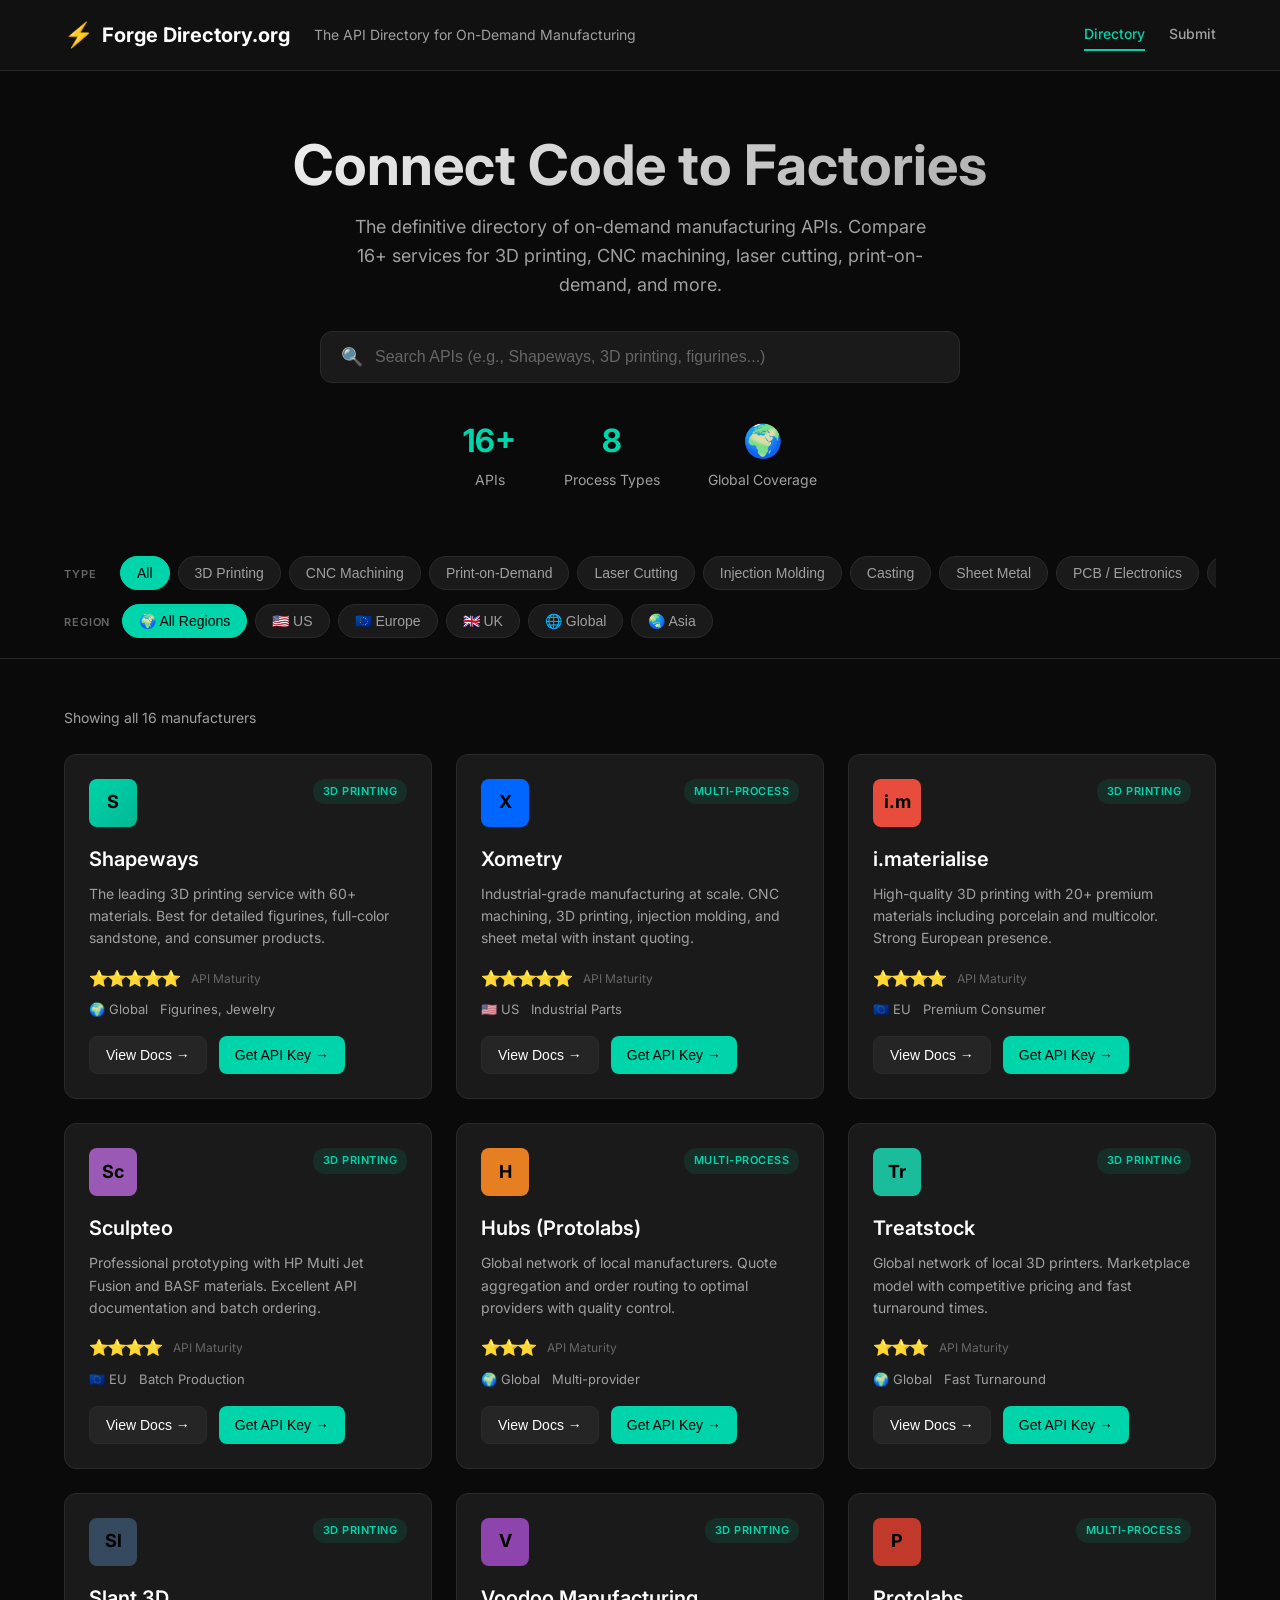
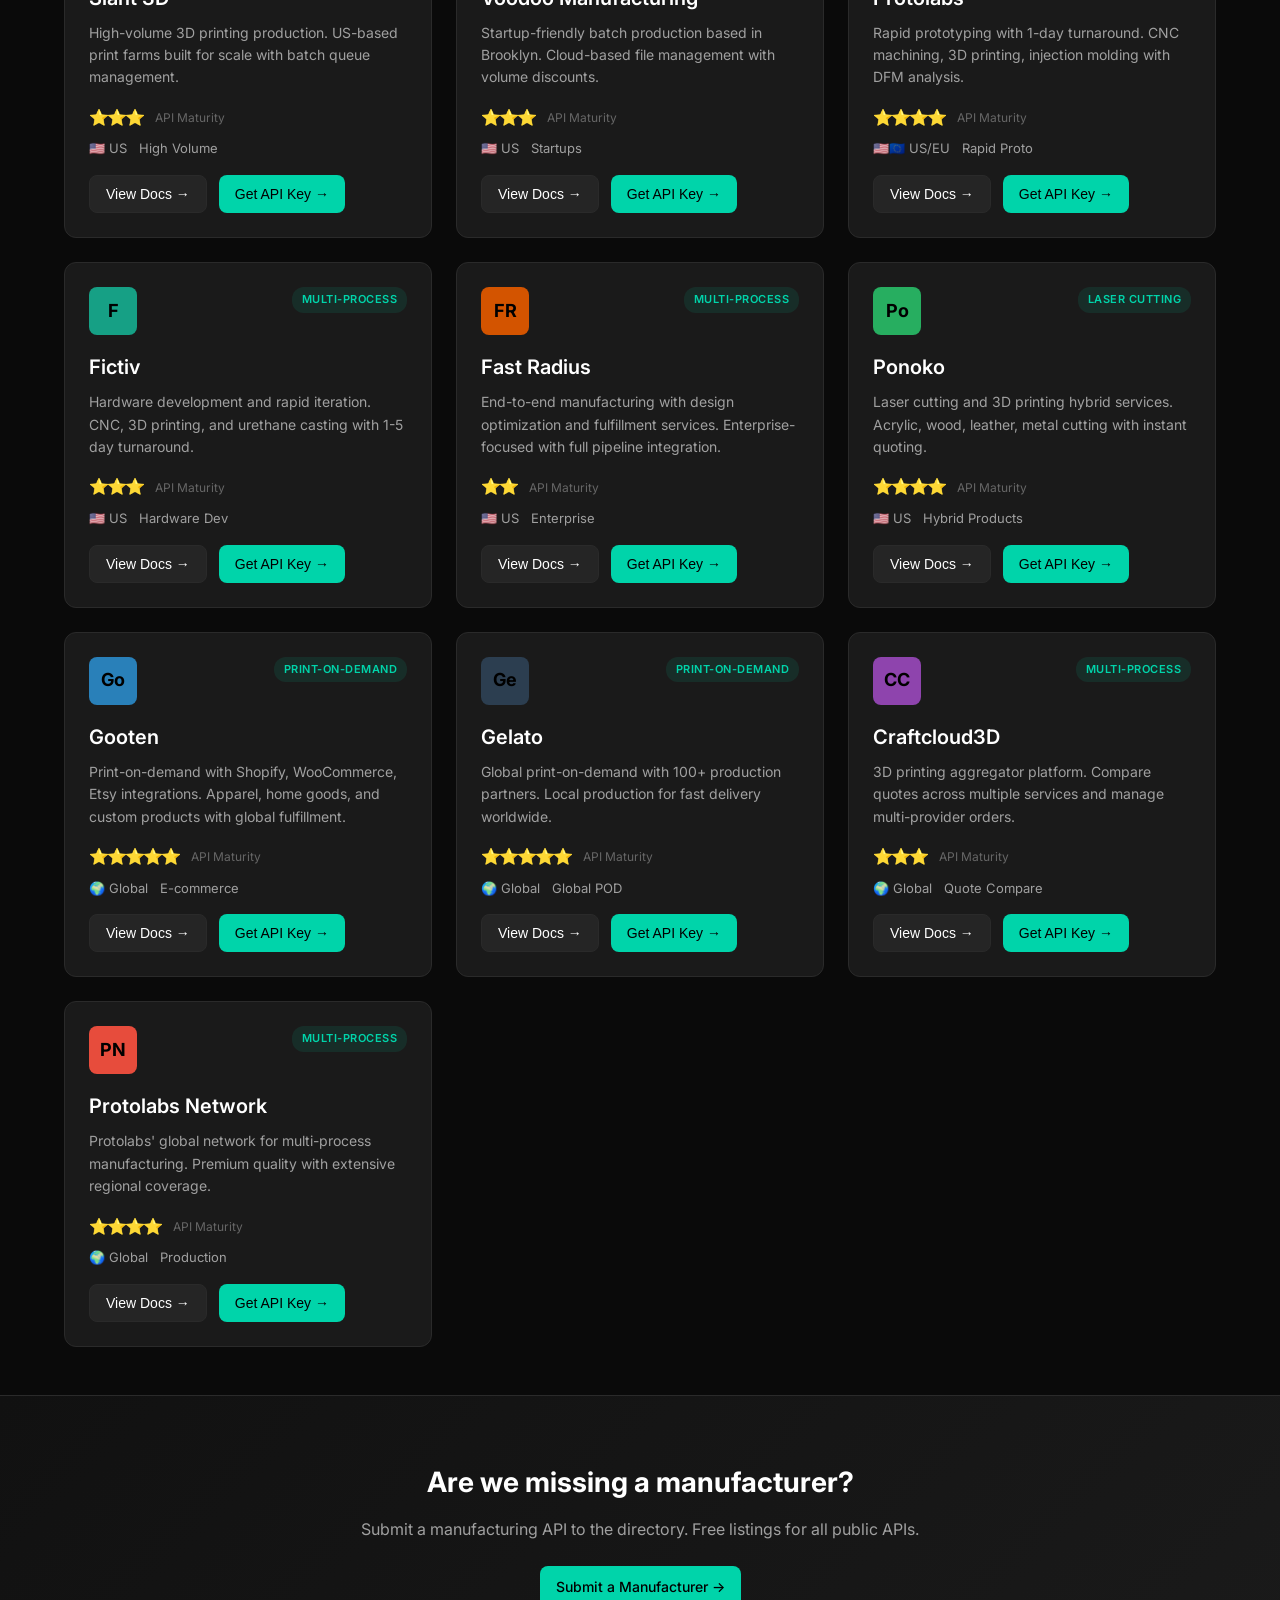
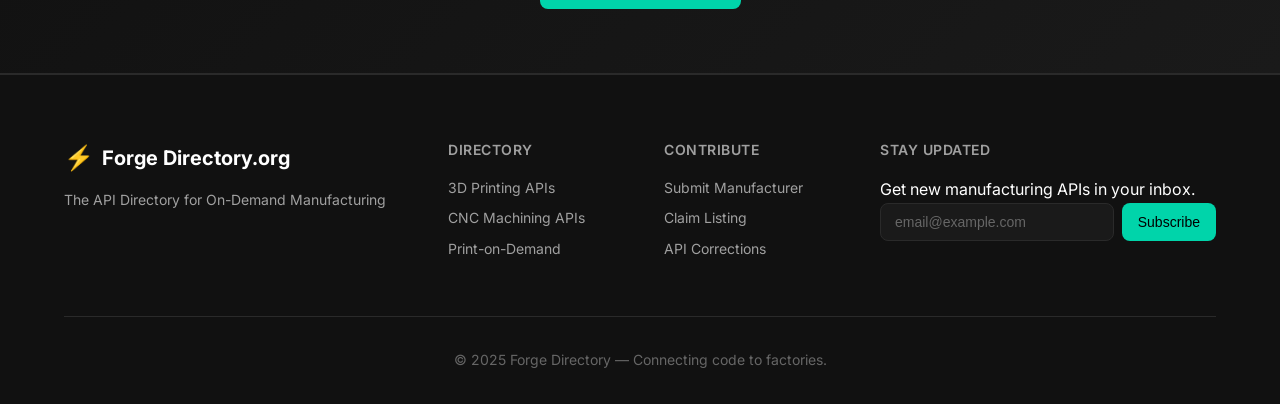
==== commit 6957691c: "Fix branding: ForgeAPI.io → forgedirectory.org" ====
--- a/index.html
+++ b/index.html
@@ -78,7 +78,7 @@
         <div class="container header-inner">
             <a href="index.html" class="logo">
                 <span class="logo-icon">⚡</span>
-                <span class="logo-text">ForgeAPI<span class="logo-dot">.io</span></span>
+                <span class="logo-text">Forge Directory.org</span>
             </a>
             <p class="tagline">The API Directory for On-Demand Manufacturing</p>
             <nav class="nav">
@@ -604,7 +604,7 @@
                 <div class="footer-brand">
                     <a href="index.html" class="logo">
                         <span class="logo-icon">⚡</span>
-                        <span class="logo-text">ForgeAPI<span class="logo-dot">.io</span></span>
+                        <span class="logo-text">Forge Directory.org</span>
                     </a>
                     <p class="footer-tagline">The API Directory for On-Demand Manufacturing</p>
                 </div>
@@ -630,7 +630,7 @@
                 </div>
             </div>
             <div class="footer-bottom">
-                <p>&copy; 2025 ForgeAPI.io — Connecting code to factories.</p>
+                <p>&copy; 2025 Forge Directory — Connecting code to factories.</p>
             </div>
         </div>
     </footer>
